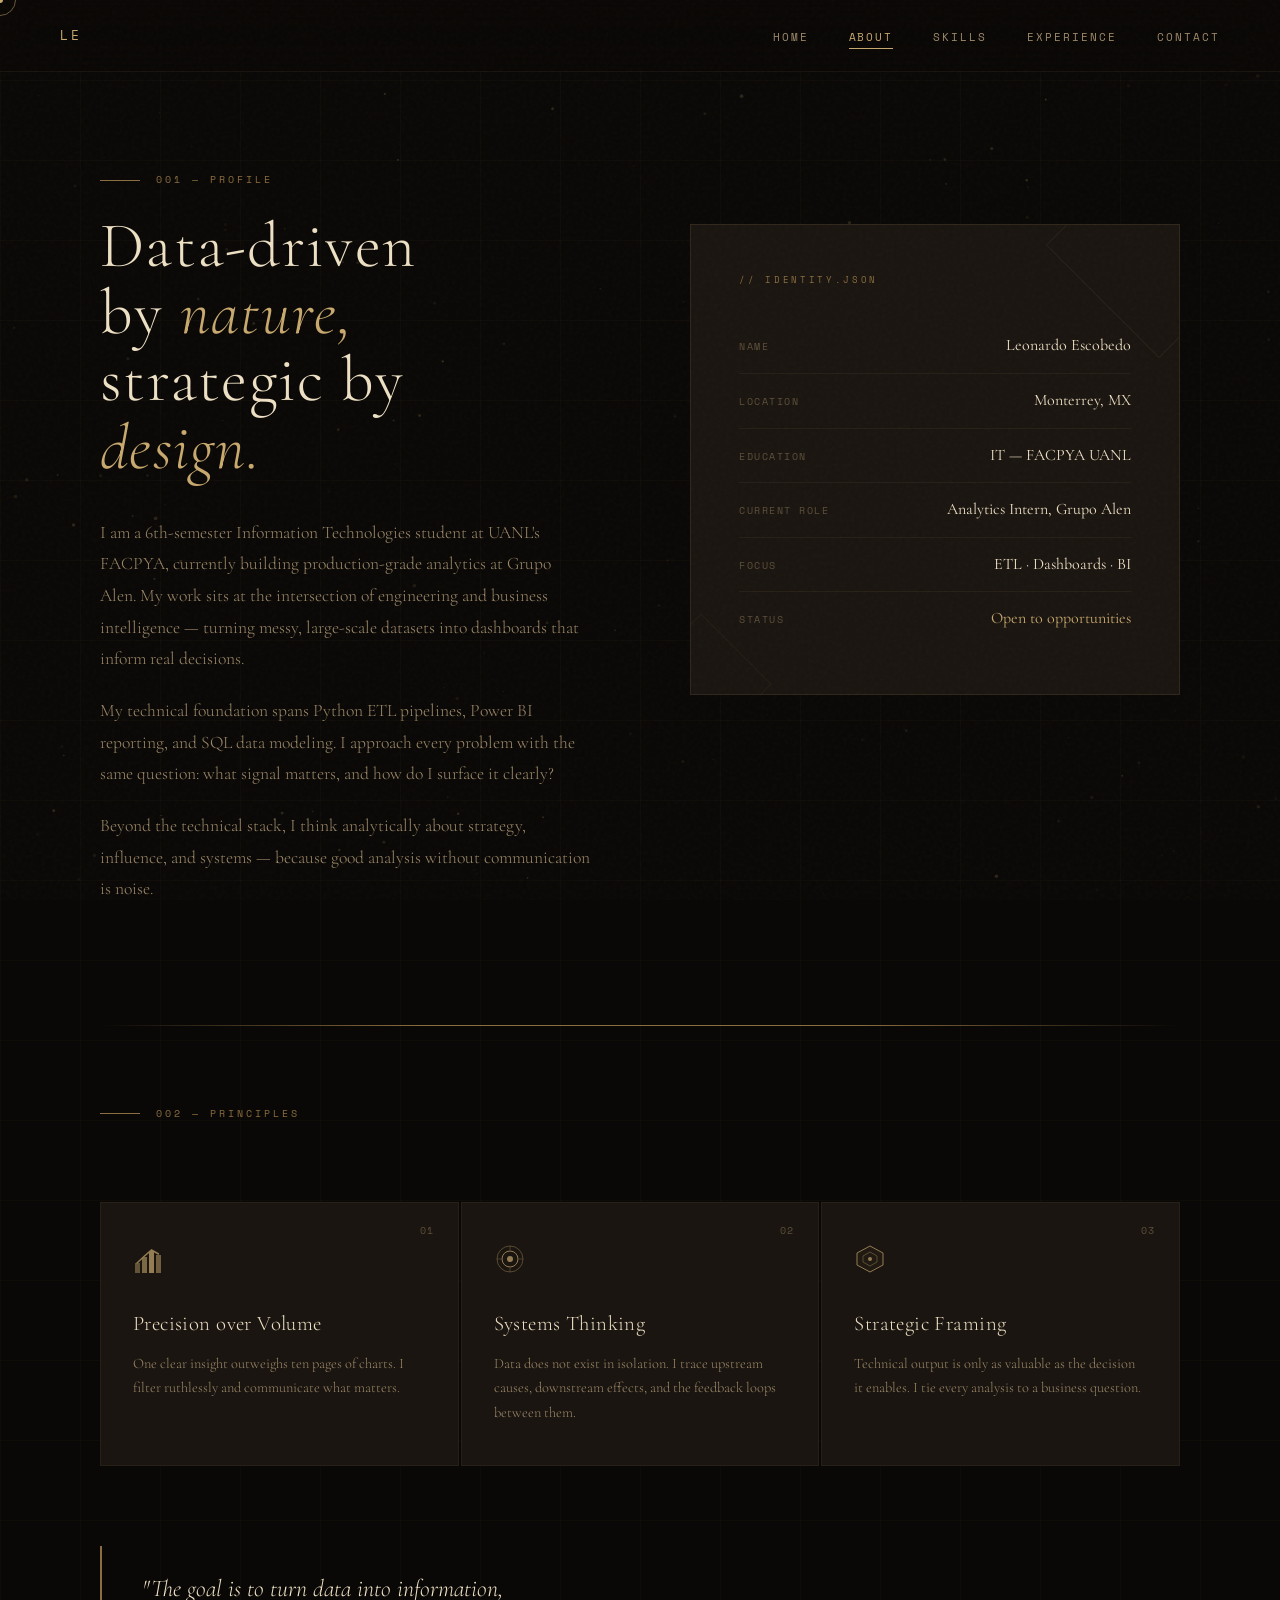
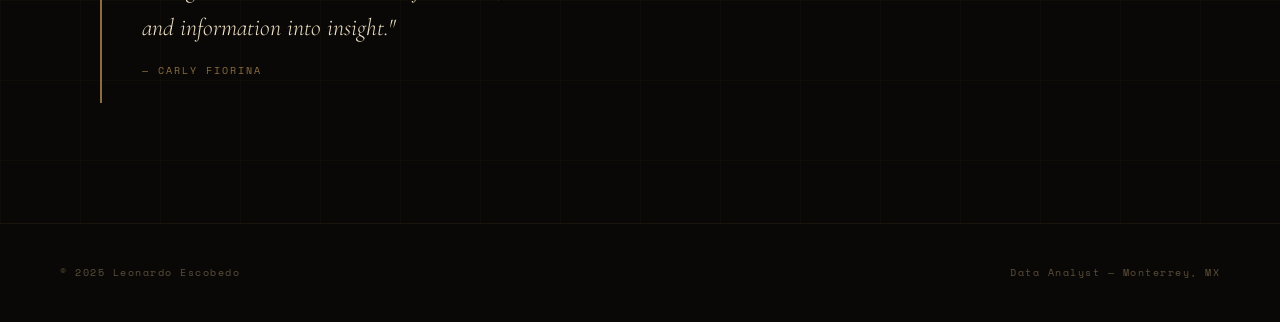
==== about.html @ c77898d9 "init: portafolio" ====
<!DOCTYPE html>
<html lang="en">
<head>
  <meta charset="UTF-8" />
  <meta name="viewport" content="width=device-width, initial-scale=1.0" />
  <title>About — Leonardo Escobedo</title>
  <link rel="stylesheet" href="style.css" />
  <style>
    .about-section {
      min-height: 100vh;
      padding: calc(var(--nav-height) + 100px) 0 120px;
      position: relative;
    }

    .about-grid {
      display: grid;
      grid-template-columns: 1fr 1fr;
      gap: 100px;
      align-items: start;
      margin-bottom: 100px;
    }

    .about-left h2 {
      font-family: var(--font-serif);
      font-size: clamp(2.5rem, 5vw, 4.5rem);
      font-weight: 300;
      line-height: 1.05;
      color: var(--text-primary);
      margin-bottom: 36px;
    }

    .about-left h2 em {
      font-style: italic;
      color: var(--sand);
    }

    .about-left p {
      margin-bottom: 20px;
    }

    .about-right {
      padding-top: 12px;
    }

    /* decorative geo panel */
    .geo-panel {
      background: var(--surface);
      border: 1px solid rgba(200, 169, 110, 0.12);
      padding: 48px;
      position: relative;
      overflow: hidden;
    }

    .geo-panel::before {
      content: '';
      position: absolute;
      top: -60px;
      right: -60px;
      width: 160px;
      height: 160px;
      border: 1px solid rgba(200, 169, 110, 0.08);
      transform: rotate(45deg);
    }

    .geo-panel::after {
      content: '';
      position: absolute;
      bottom: -40px;
      left: -40px;
      width: 100px;
      height: 100px;
      border: 1px solid rgba(200, 169, 110, 0.06);
      transform: rotate(45deg);
    }

    .panel-label {
      font-family: var(--font-mono);
      font-size: 9px;
      letter-spacing: 0.3em;
      text-transform: uppercase;
      color: var(--sand-dim);
      margin-bottom: 32px;
    }

    .info-row {
      display: flex;
      justify-content: space-between;
      align-items: baseline;
      padding: 14px 0;
      border-bottom: 1px solid rgba(200, 169, 110, 0.07);
    }

    .info-row:last-child { border-bottom: none; }

    .info-key {
      font-family: var(--font-mono);
      font-size: 10px;
      letter-spacing: 0.15em;
      text-transform: uppercase;
      color: var(--text-dim);
    }

    .info-val {
      font-family: var(--font-serif);
      font-size: 1rem;
      color: var(--text-primary);
      text-align: right;
    }

    /* values section */
    .values-grid {
      display: grid;
      grid-template-columns: repeat(3, 1fr);
      gap: 2px;
      margin-top: 80px;
    }

    .value-card {
      background: var(--surface);
      border: 1px solid rgba(200, 169, 110, 0.07);
      padding: 40px 32px;
      position: relative;
      overflow: hidden;
      transition: border-color var(--transition), background var(--transition);
    }

    .value-card:hover {
      border-color: rgba(200, 169, 110, 0.25);
      background: var(--surface2);
    }

    .value-card::before {
      content: attr(data-num);
      position: absolute;
      top: 20px;
      right: 24px;
      font-family: var(--font-mono);
      font-size: 10px;
      color: var(--text-dim);
      letter-spacing: 0.1em;
    }

    .value-icon {
      width: 32px;
      height: 32px;
      margin-bottom: 24px;
      opacity: 0.7;
    }

    .value-card h3 {
      font-family: var(--font-serif);
      font-size: 1.3rem;
      font-weight: 300;
      color: var(--text-primary);
      margin-bottom: 12px;
    }

    .value-card p {
      font-size: 0.9rem;
      line-height: 1.7;
    }

    /* quote */
    .quote-block {
      border-left: 2px solid var(--sand-dim);
      padding: 24px 0 24px 40px;
      margin: 80px 0 0;
    }

    .quote-block blockquote {
      font-family: var(--font-serif);
      font-size: 1.5rem;
      font-weight: 300;
      font-style: italic;
      color: var(--text-primary);
      line-height: 1.6;
    }

    .quote-block cite {
      display: block;
      margin-top: 16px;
      font-family: var(--font-mono);
      font-size: 10px;
      letter-spacing: 0.2em;
      color: var(--sand-dim);
      text-transform: uppercase;
      font-style: normal;
    }

    @media (max-width: 768px) {
      .about-grid { grid-template-columns: 1fr; gap: 48px; }
      .values-grid { grid-template-columns: 1fr; }
    }
  </style>
</head>
<body>

  <div class="cursor cursor-dot" style="position:fixed;z-index:9999;pointer-events:none;"></div>
  <div class="cursor cursor-ring" style="position:fixed;z-index:9998;pointer-events:none;"></div>
  <canvas id="sand-canvas"></canvas>

  <nav>
    <a href="index.html" class="nav-logo">LE</a>
    <ul class="nav-links">
      <li><a href="index.html">Home</a></li>
      <li><a href="about.html">About</a></li>
      <li><a href="skills.html">Skills</a></li>
      <li><a href="experience.html">Experience</a></li>
      <li><a href="contact.html">Contact</a></li>
    </ul>
  </nav>

  <section class="about-section page">
    <div class="grid-bg"></div>
    <div class="container">

      <div class="section-label reveal">001 — Profile</div>

      <div class="about-grid">
        <div class="about-left">
          <h2 class="reveal">
            Data-driven<br>
            by <em>nature,</em><br>
            strategic by<br>
            <em>design.</em>
          </h2>
          <p class="reveal reveal-delay-1">
            I am a 6th-semester Information Technologies student at UANL's FACPYA,
            currently building production-grade analytics at Grupo Alen. My work sits
            at the intersection of engineering and business intelligence — turning
            messy, large-scale datasets into dashboards that inform real decisions.
          </p>
          <p class="reveal reveal-delay-2">
            My technical foundation spans Python ETL pipelines, Power BI reporting,
            and SQL data modeling. I approach every problem with the same question:
            what signal matters, and how do I surface it clearly?
          </p>
          <p class="reveal reveal-delay-3">
            Beyond the technical stack, I think analytically about strategy, influence,
            and systems — because good analysis without communication is noise.
          </p>
        </div>

        <div class="about-right reveal reveal-delay-2">
          <div class="geo-panel">
            <div class="panel-label">// identity.json</div>
            <div class="info-row">
              <span class="info-key">Name</span>
              <span class="info-val">Leonardo Escobedo</span>
            </div>
            <div class="info-row">
              <span class="info-key">Location</span>
              <span class="info-val">Monterrey, MX</span>
            </div>
            <div class="info-row">
              <span class="info-key">Education</span>
              <span class="info-val">IT — FACPYA UANL</span>
            </div>
            <div class="info-row">
              <span class="info-key">Current Role</span>
              <span class="info-val">Analytics Intern, Grupo Alen</span>
            </div>
            <div class="info-row">
              <span class="info-key">Focus</span>
              <span class="info-val">ETL · Dashboards · BI</span>
            </div>
            <div class="info-row">
              <span class="info-key">Status</span>
              <span class="info-val" style="color: var(--sand);">Open to opportunities</span>
            </div>
          </div>
        </div>
      </div>

      <div class="divider reveal"></div>

      <div class="section-label reveal">002 — Principles</div>

      <div class="values-grid">
        <div class="value-card reveal" data-num="01">
          <svg class="value-icon" viewBox="0 0 32 32" fill="none">
            <rect x="2" y="20" width="5" height="10" fill="rgba(200,169,110,0.6)"/>
            <rect x="9" y="14" width="5" height="16" fill="rgba(200,169,110,0.8)"/>
            <rect x="16" y="8" width="5" height="22" fill="var(--sand)"/>
            <rect x="23" y="12" width="5" height="18" fill="rgba(200,169,110,0.7)"/>
            <polyline points="4,20 11.5,13 18.5,7 25.5,11" stroke="var(--sand)" stroke-width="1.5" fill="none" stroke-linecap="round"/>
          </svg>
          <h3>Precision over Volume</h3>
          <p>One clear insight outweighs ten pages of charts. I filter ruthlessly and communicate what matters.</p>
        </div>
        <div class="value-card reveal reveal-delay-1" data-num="02">
          <svg class="value-icon" viewBox="0 0 32 32" fill="none">
            <circle cx="16" cy="16" r="13" stroke="rgba(200,169,110,0.5)" stroke-width="1"/>
            <circle cx="16" cy="16" r="8" stroke="var(--sand)" stroke-width="1"/>
            <circle cx="16" cy="16" r="3" fill="var(--sand)"/>
            <line x1="16" y1="3" x2="16" y2="7" stroke="rgba(200,169,110,0.4)" stroke-width="1"/>
            <line x1="16" y1="25" x2="16" y2="29" stroke="rgba(200,169,110,0.4)" stroke-width="1"/>
            <line x1="3" y1="16" x2="7" y2="16" stroke="rgba(200,169,110,0.4)" stroke-width="1"/>
            <line x1="25" y1="16" x2="29" y2="16" stroke="rgba(200,169,110,0.4)" stroke-width="1"/>
          </svg>
          <h3>Systems Thinking</h3>
          <p>Data does not exist in isolation. I trace upstream causes, downstream effects, and the feedback loops between them.</p>
        </div>
        <div class="value-card reveal reveal-delay-2" data-num="03">
          <svg class="value-icon" viewBox="0 0 32 32" fill="none">
            <polygon points="16,3 29,10 29,22 16,29 3,22 3,10" stroke="var(--sand)" stroke-width="1" fill="rgba(200,169,110,0.05)"/>
            <polygon points="16,9 23,13 23,19 16,23 9,19 9,13" stroke="rgba(200,169,110,0.5)" stroke-width="1" fill="none"/>
            <circle cx="16" cy="16" r="2" fill="var(--sand)"/>
          </svg>
          <h3>Strategic Framing</h3>
          <p>Technical output is only as valuable as the decision it enables. I tie every analysis to a business question.</p>
        </div>
      </div>

      <div class="quote-block reveal">
        <blockquote>
          "The goal is to turn data into information,<br>
          and information into insight."
        </blockquote>
        <cite>— Carly Fiorina</cite>
      </div>

    </div>
  </section>

  <footer>
    <p>© 2025 Leonardo Escobedo</p>
    <p>Data Analyst — Monterrey, MX</p>
  </footer>

  <script src="main.js"></script>
</body>
</html>
---- style.css ----
@import url('https://fonts.googleapis.com/css2?family=Cormorant+Garamond:ital,wght@0,300;0,400;0,600;1,300;1,400&family=Syne:wght@400;600;700;800&family=Space+Mono:wght@400;700&display=swap');

:root {
  --sand: #C8A96E;
  --sand-light: #E2C98A;
  --sand-pale: #F0DEB8;
  --sand-dim: #8B6E3F;
  --obsidian: #0A0806;
  --deep: #110E09;
  --surface: #1A1510;
  --surface2: #231E16;
  --surface3: #2E271C;
  --text-primary: #EDE0C4;
  --text-secondary: #9E8A6A;
  --text-dim: #5C4F3A;
  --accent: #C8A96E;
  --glow: rgba(200, 169, 110, 0.15);

  --font-display: 'Syne', sans-serif;
  --font-serif: 'Cormorant Garamond', serif;
  --font-mono: 'Space Mono', monospace;

  --nav-height: 72px;
  --transition: 0.4s cubic-bezier(0.25, 0.46, 0.45, 0.94);
}

*, *::before, *::after {
  margin: 0;
  padding: 0;
  box-sizing: border-box;
}

html {
  scroll-behavior: smooth;
}

body {
  background-color: var(--obsidian);
  color: var(--text-primary);
  font-family: var(--font-display);
  font-size: 16px;
  line-height: 1.6;
  overflow-x: hidden;
  cursor: none;
}

/* ── CUSTOM CURSOR ── */
.cursor {
  position: fixed;
  pointer-events: none;
  z-index: 9999;
}
.cursor-dot {
  width: 6px;
  height: 6px;
  background: var(--sand);
  border-radius: 50%;
  transform: translate(-50%, -50%);
  transition: transform 0.1s;
}
.cursor-ring {
  width: 32px;
  height: 32px;
  border: 1px solid rgba(200, 169, 110, 0.5);
  border-radius: 50%;
  transform: translate(-50%, -50%);
  transition: all 0.25s ease;
}
body:has(a:hover) .cursor-ring,
body:has(button:hover) .cursor-ring {
  width: 48px;
  height: 48px;
  border-color: var(--sand);
  background: rgba(200, 169, 110, 0.08);
}

/* ── NOISE OVERLAY ── */
body::before {
  content: '';
  position: fixed;
  inset: 0;
  background-image: url("data:image/svg+xml,%3Csvg viewBox='0 0 256 256' xmlns='http://www.w3.org/2000/svg'%3E%3Cfilter id='noise'%3E%3CfeTurbulence type='fractalNoise' baseFrequency='0.9' numOctaves='4' stitchTiles='stitch'/%3E%3C/filter%3E%3Crect width='100%25' height='100%25' filter='url(%23noise)' opacity='0.04'/%3E%3C/svg%3E");
  pointer-events: none;
  z-index: 1000;
  opacity: 0.6;
}

/* ── NAVIGATION ── */
nav {
  position: fixed;
  top: 0;
  left: 0;
  right: 0;
  height: var(--nav-height);
  z-index: 500;
  display: flex;
  align-items: center;
  justify-content: space-between;
  padding: 0 60px;
  backdrop-filter: blur(20px);
  -webkit-backdrop-filter: blur(20px);
  background: rgba(10, 8, 6, 0.7);
  border-bottom: 1px solid rgba(200, 169, 110, 0.08);
}

.nav-logo {
  font-family: var(--font-mono);
  font-size: 13px;
  color: var(--sand);
  letter-spacing: 0.2em;
  text-decoration: none;
  text-transform: uppercase;
}

.nav-links {
  display: flex;
  gap: 40px;
  list-style: none;
}

.nav-links a {
  font-family: var(--font-mono);
  font-size: 11px;
  letter-spacing: 0.18em;
  text-transform: uppercase;
  color: var(--text-secondary);
  text-decoration: none;
  position: relative;
  transition: color var(--transition);
}

.nav-links a::after {
  content: '';
  position: absolute;
  bottom: -4px;
  left: 0;
  width: 0;
  height: 1px;
  background: var(--sand);
  transition: width var(--transition);
}

.nav-links a:hover,
.nav-links a.active {
  color: var(--sand);
}

.nav-links a:hover::after,
.nav-links a.active::after {
  width: 100%;
}

/* ── PAGE WRAPPER ── */
.page {
  min-height: 100vh;
  padding-top: var(--nav-height);
  position: relative;
}

/* ── SAND PARTICLE CANVAS ── */
#sand-canvas {
  position: fixed;
  inset: 0;
  pointer-events: none;
  z-index: 0;
  opacity: 0.35;
}

/* ── SECTION CONTAINERS ── */
.container {
  max-width: 1200px;
  margin: 0 auto;
  padding: 0 60px;
  position: relative;
  z-index: 2;
}

/* ── SECTION LABEL ── */
.section-label {
  font-family: var(--font-mono);
  font-size: 10px;
  letter-spacing: 0.3em;
  text-transform: uppercase;
  color: var(--sand-dim);
  display: flex;
  align-items: center;
  gap: 16px;
  margin-bottom: 24px;
}

.section-label::before {
  content: '';
  display: block;
  width: 40px;
  height: 1px;
  background: var(--sand-dim);
}

/* ── TYPOGRAPHY ── */
h1, h2, h3 {
  font-family: var(--font-serif);
  font-weight: 300;
  letter-spacing: 0.02em;
}

h1 {
  font-size: clamp(3.5rem, 8vw, 7rem);
  line-height: 0.95;
}

h2 {
  font-size: clamp(2rem, 4vw, 3.5rem);
  line-height: 1.1;
}

h3 {
  font-size: 1.4rem;
}

p {
  font-family: var(--font-serif);
  font-size: 1.1rem;
  color: var(--text-secondary);
  font-weight: 300;
  line-height: 1.8;
}

/* ── DIVIDER ── */
.divider {
  width: 100%;
  height: 1px;
  background: linear-gradient(90deg, transparent, var(--sand-dim) 30%, var(--sand-dim) 70%, transparent);
  opacity: 0.3;
  margin: 80px 0;
}

/* ── BUTTONS ── */
.btn {
  display: inline-flex;
  align-items: center;
  gap: 12px;
  font-family: var(--font-mono);
  font-size: 11px;
  letter-spacing: 0.2em;
  text-transform: uppercase;
  color: var(--sand);
  border: 1px solid rgba(200, 169, 110, 0.3);
  padding: 14px 28px;
  text-decoration: none;
  position: relative;
  overflow: hidden;
  transition: all var(--transition);
  background: transparent;
  cursor: none;
}

.btn::before {
  content: '';
  position: absolute;
  inset: 0;
  background: var(--glow);
  transform: scaleX(0);
  transform-origin: left;
  transition: transform var(--transition);
}

.btn:hover {
  border-color: var(--sand);
  color: var(--sand-light);
}

.btn:hover::before {
  transform: scaleX(1);
}

.btn span {
  position: relative;
  z-index: 1;
}

/* ── FADE-IN ANIMATION ── */
.reveal {
  opacity: 0;
  transform: translateY(30px);
  transition: opacity 0.8s ease, transform 0.8s ease;
}

.reveal.visible {
  opacity: 1;
  transform: translateY(0);
}

.reveal-delay-1 { transition-delay: 0.1s; }
.reveal-delay-2 { transition-delay: 0.2s; }
.reveal-delay-3 { transition-delay: 0.3s; }
.reveal-delay-4 { transition-delay: 0.4s; }
.reveal-delay-5 { transition-delay: 0.5s; }

/* ── HORIZONTAL RULE GLYPH ── */
.glyph-line {
  display: flex;
  align-items: center;
  gap: 20px;
  color: var(--sand-dim);
  font-size: 0.7rem;
  margin: 40px 0;
}

.glyph-line::before,
.glyph-line::after {
  content: '';
  flex: 1;
  height: 1px;
  background: linear-gradient(90deg, transparent, var(--sand-dim));
}

.glyph-line::after {
  background: linear-gradient(90deg, var(--sand-dim), transparent);
}

/* ── GRID BACKGROUND ── */
.grid-bg {
  position: absolute;
  inset: 0;
  background-image:
    linear-gradient(rgba(200, 169, 110, 0.03) 1px, transparent 1px),
    linear-gradient(90deg, rgba(200, 169, 110, 0.03) 1px, transparent 1px);
  background-size: 80px 80px;
  z-index: 1;
  pointer-events: none;
}

/* ── SCROLL INDICATOR ── */
.scroll-indicator {
  position: fixed;
  right: 32px;
  top: 50%;
  transform: translateY(-50%);
  display: flex;
  flex-direction: column;
  gap: 8px;
  z-index: 400;
}

.scroll-dot {
  width: 4px;
  height: 4px;
  border-radius: 50%;
  background: var(--text-dim);
  transition: all 0.3s;
  cursor: none;
}

.scroll-dot.active {
  background: var(--sand);
  transform: scale(1.5);
}

/* ── FOOTER ── */
footer {
  padding: 40px 60px;
  border-top: 1px solid rgba(200, 169, 110, 0.08);
  display: flex;
  justify-content: space-between;
  align-items: center;
  position: relative;
  z-index: 2;
}

footer p {
  font-family: var(--font-mono);
  font-size: 10px;
  letter-spacing: 0.15em;
  color: var(--text-dim);
}

/* ── RESPONSIVE ── */
@media (max-width: 768px) {
  nav { padding: 0 24px; }
  .container { padding: 0 24px; }
  .nav-links { gap: 20px; }
  footer { padding: 32px 24px; flex-direction: column; gap: 12px; }
}
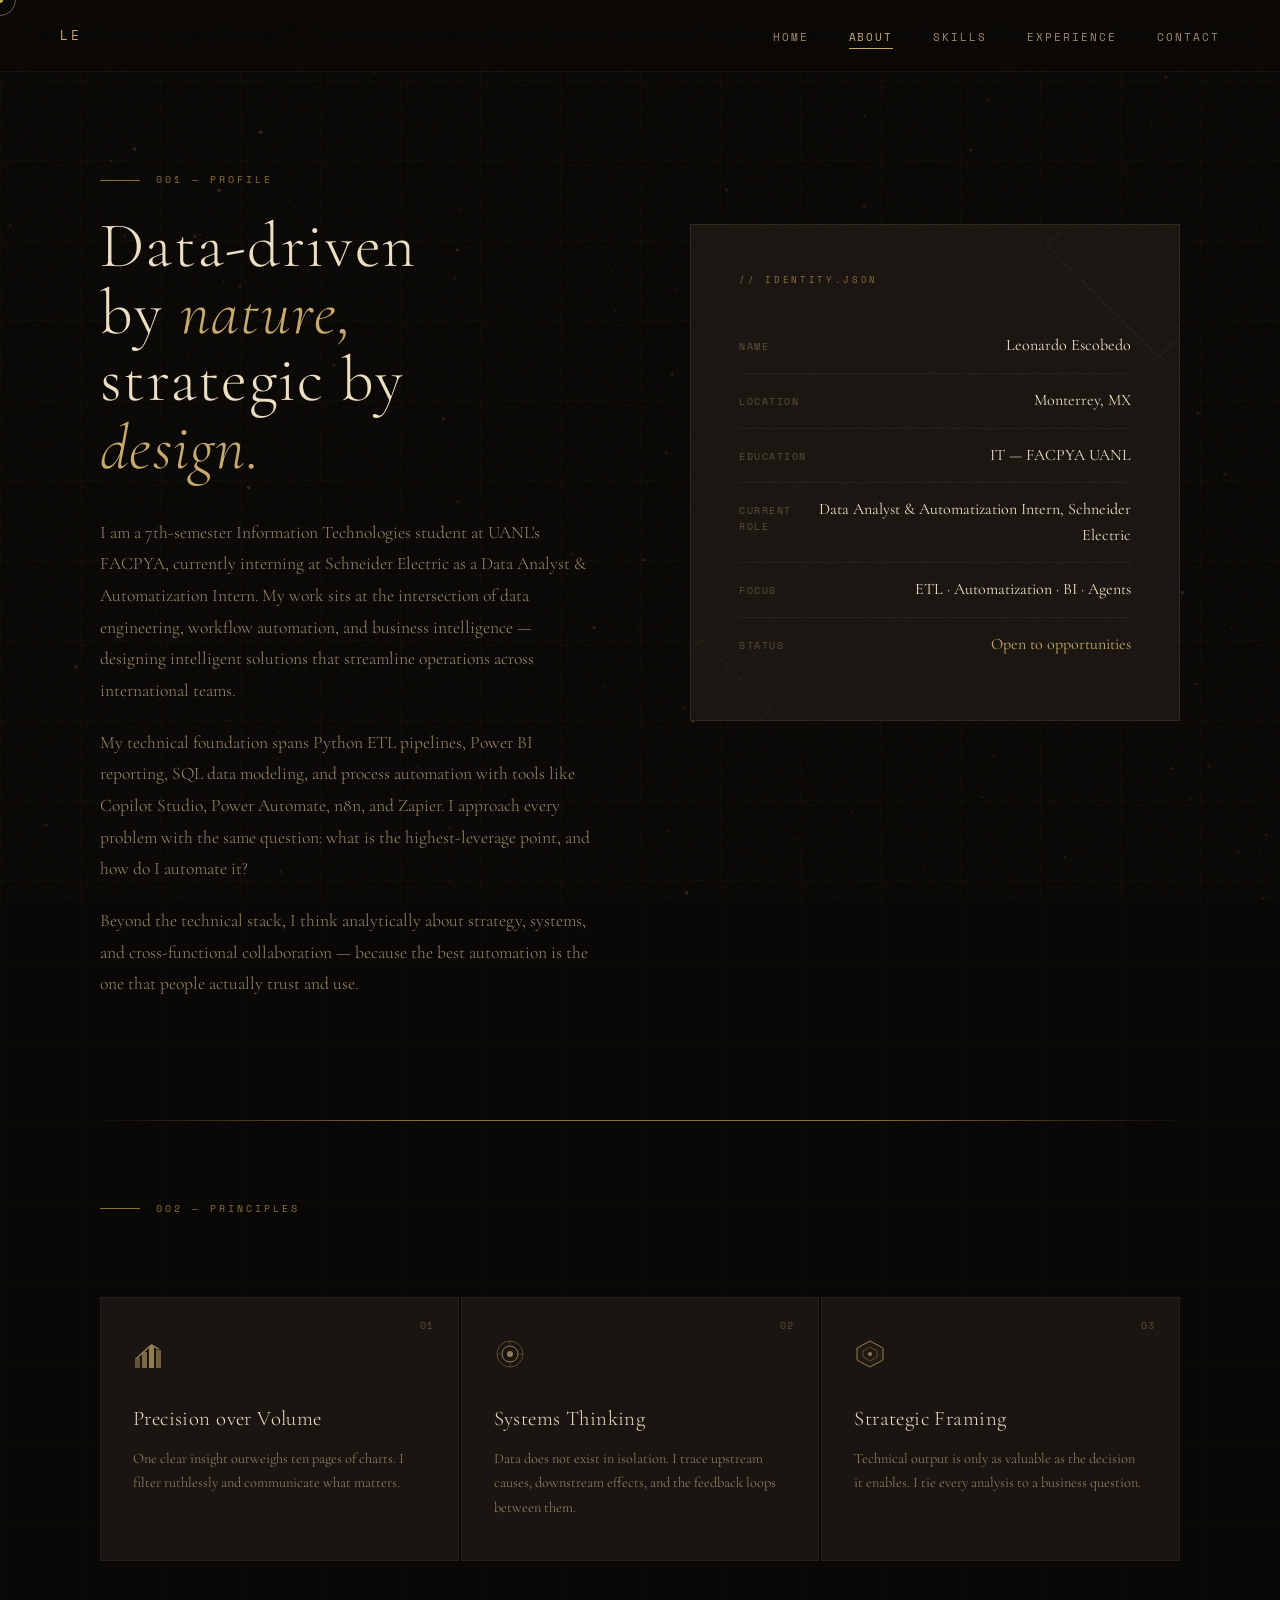
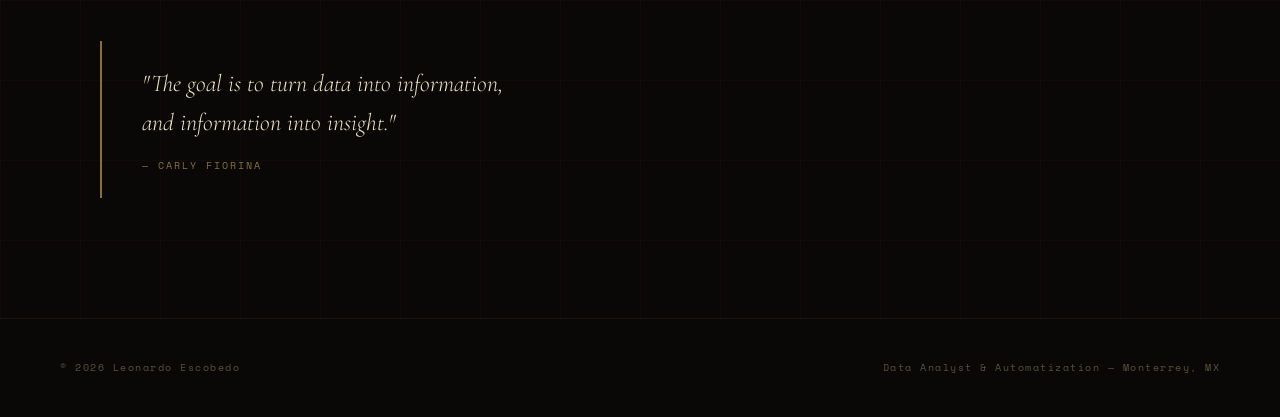
==== commit 6b678b4e: "Update role to Data Analyst & Automatization, add Schneider Electric internship, add automation tool" ====
--- a/about.html
+++ b/about.html
@@ -225,19 +225,22 @@
             <em>design.</em>
           </h2>
           <p class="reveal reveal-delay-1">
-            I am a 6th-semester Information Technologies student at UANL's FACPYA,
-            currently building production-grade analytics at Grupo Alen. My work sits
-            at the intersection of engineering and business intelligence — turning
-            messy, large-scale datasets into dashboards that inform real decisions.
+            I am a 7th-semester Information Technologies student at UANL's FACPYA,
+            currently interning at Schneider Electric as a Data Analyst &amp; Automatization Intern.
+            My work sits at the intersection of data engineering, workflow automation,
+            and business intelligence — designing intelligent solutions that streamline
+            operations across international teams.
           </p>
           <p class="reveal reveal-delay-2">
             My technical foundation spans Python ETL pipelines, Power BI reporting,
-            and SQL data modeling. I approach every problem with the same question:
-            what signal matters, and how do I surface it clearly?
+            SQL data modeling, and process automation with tools like Copilot Studio,
+            Power Automate, n8n, and Zapier. I approach every problem with the same question:
+            what is the highest-leverage point, and how do I automate it?
           </p>
           <p class="reveal reveal-delay-3">
-            Beyond the technical stack, I think analytically about strategy, influence,
-            and systems — because good analysis without communication is noise.
+            Beyond the technical stack, I think analytically about strategy, systems,
+            and cross-functional collaboration — because the best automation is the one
+            that people actually trust and use.
           </p>
         </div>
 
@@ -258,11 +261,11 @@
             </div>
             <div class="info-row">
               <span class="info-key">Current Role</span>
-              <span class="info-val">Analytics Intern, Grupo Alen</span>
+              <span class="info-val">Data Analyst &amp; Automatization Intern, Schneider Electric</span>
             </div>
             <div class="info-row">
               <span class="info-key">Focus</span>
-              <span class="info-val">ETL · Dashboards · BI</span>
+              <span class="info-val">ETL · Automatization · BI · Agents</span>
             </div>
             <div class="info-row">
               <span class="info-key">Status</span>
@@ -324,8 +327,8 @@
   </section>
 
   <footer>
-    <p>© 2025 Leonardo Escobedo</p>
-    <p>Data Analyst — Monterrey, MX</p>
+    <p>© 2026 Leonardo Escobedo</p>
+    <p>Data Analyst &amp; Automatization — Monterrey, MX</p>
   </footer>
 
   <script src="main.js"></script>
